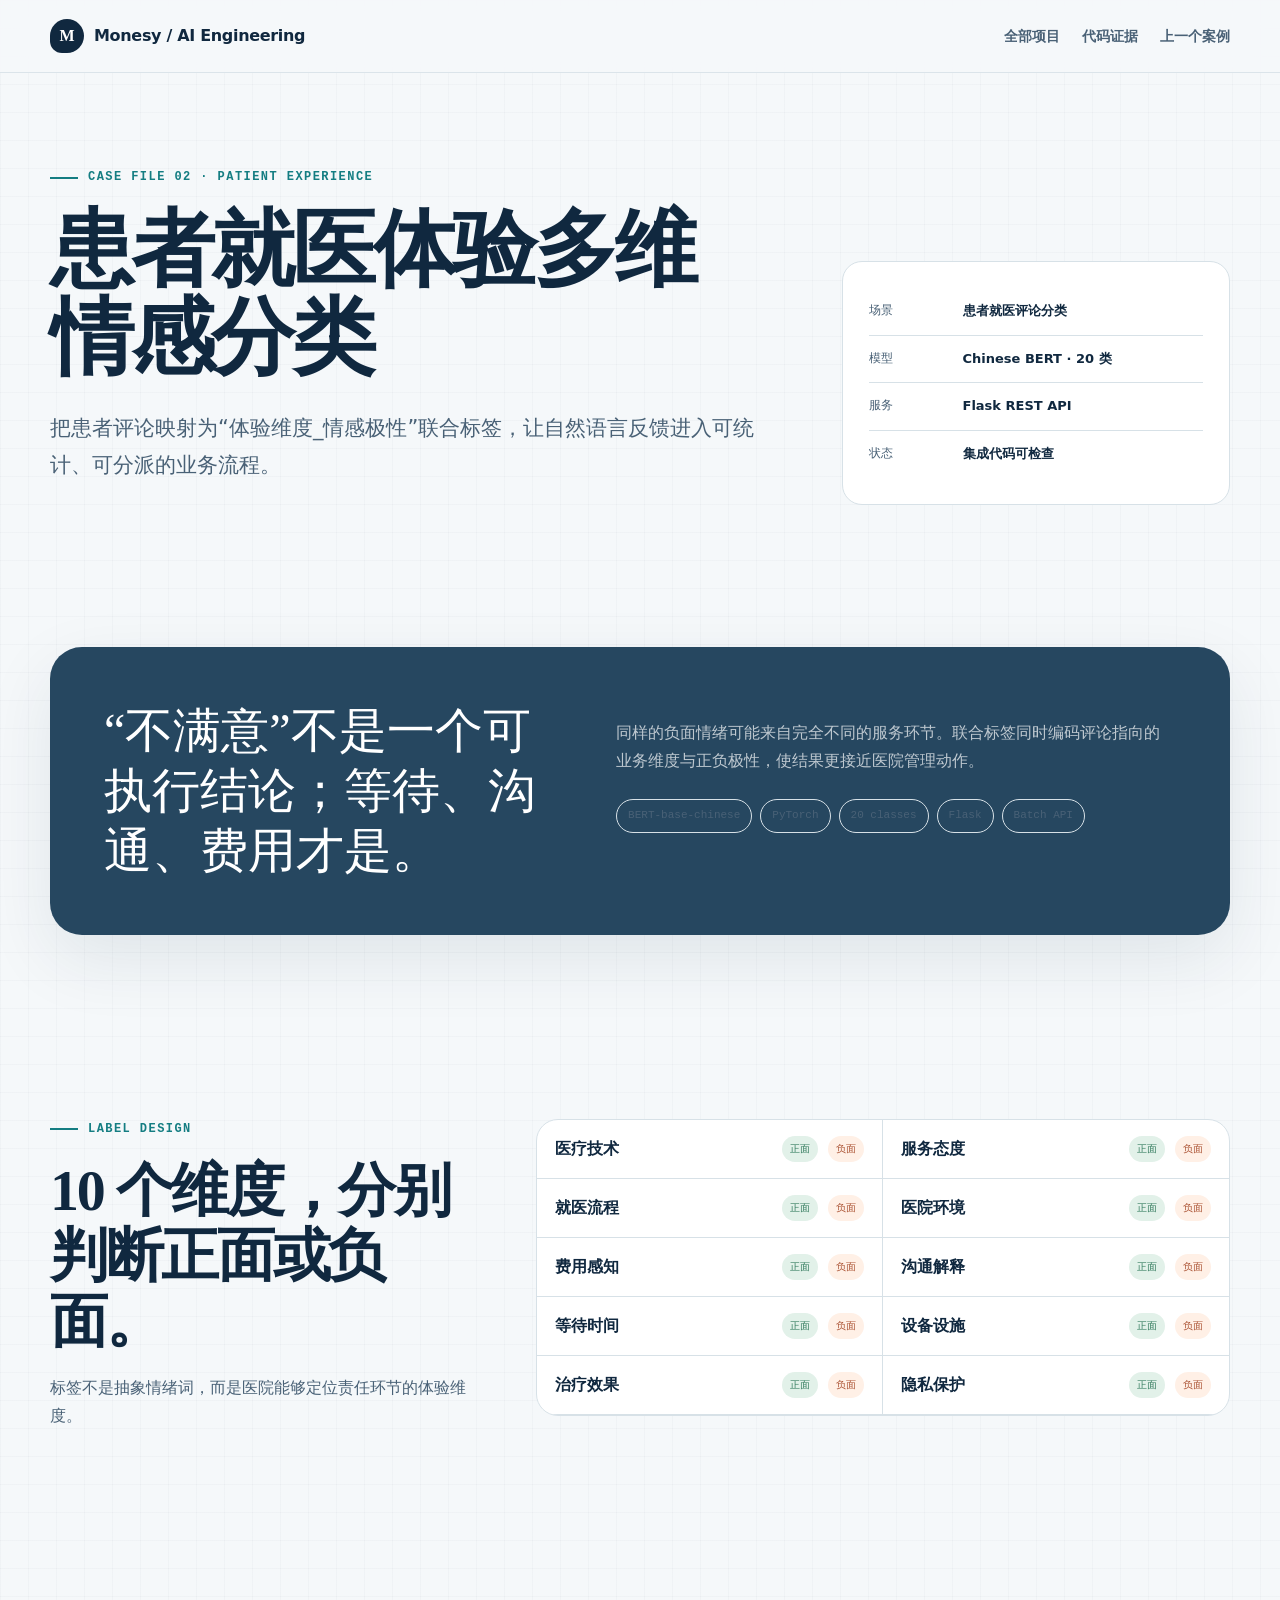
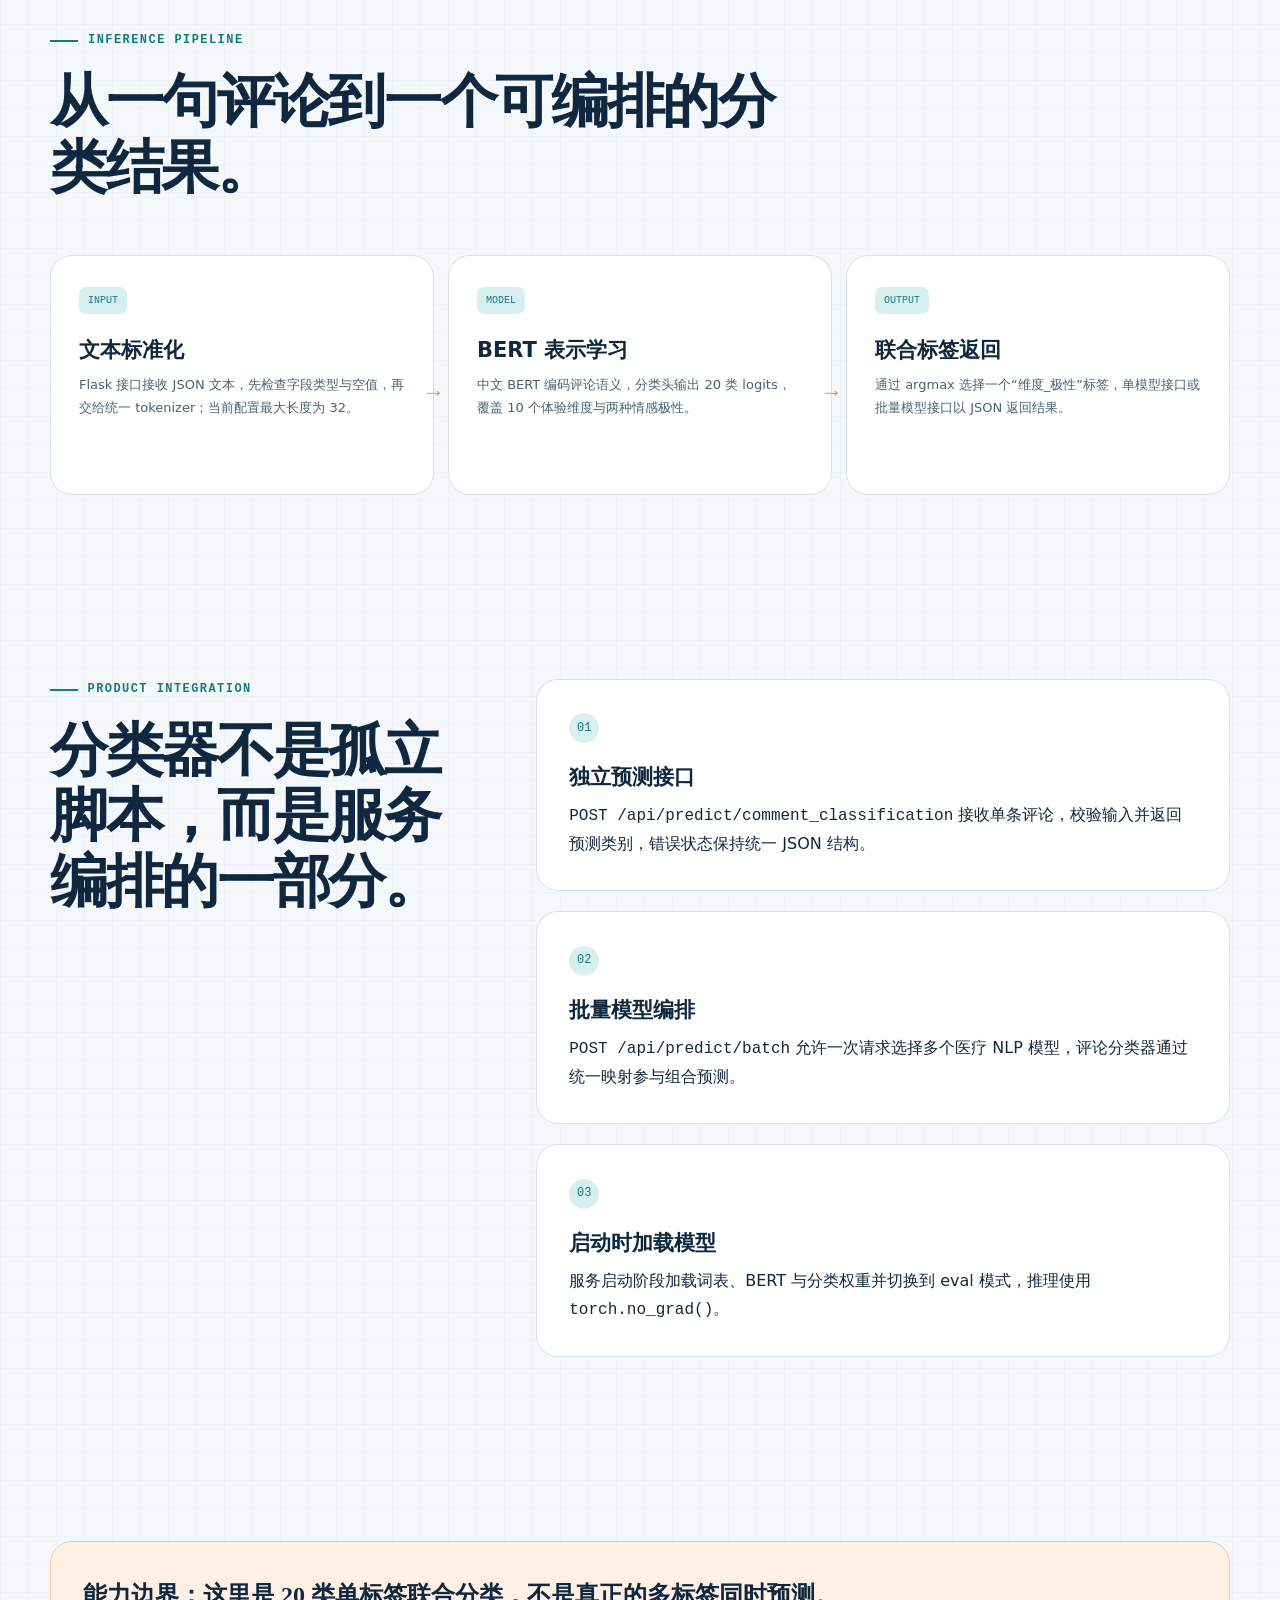
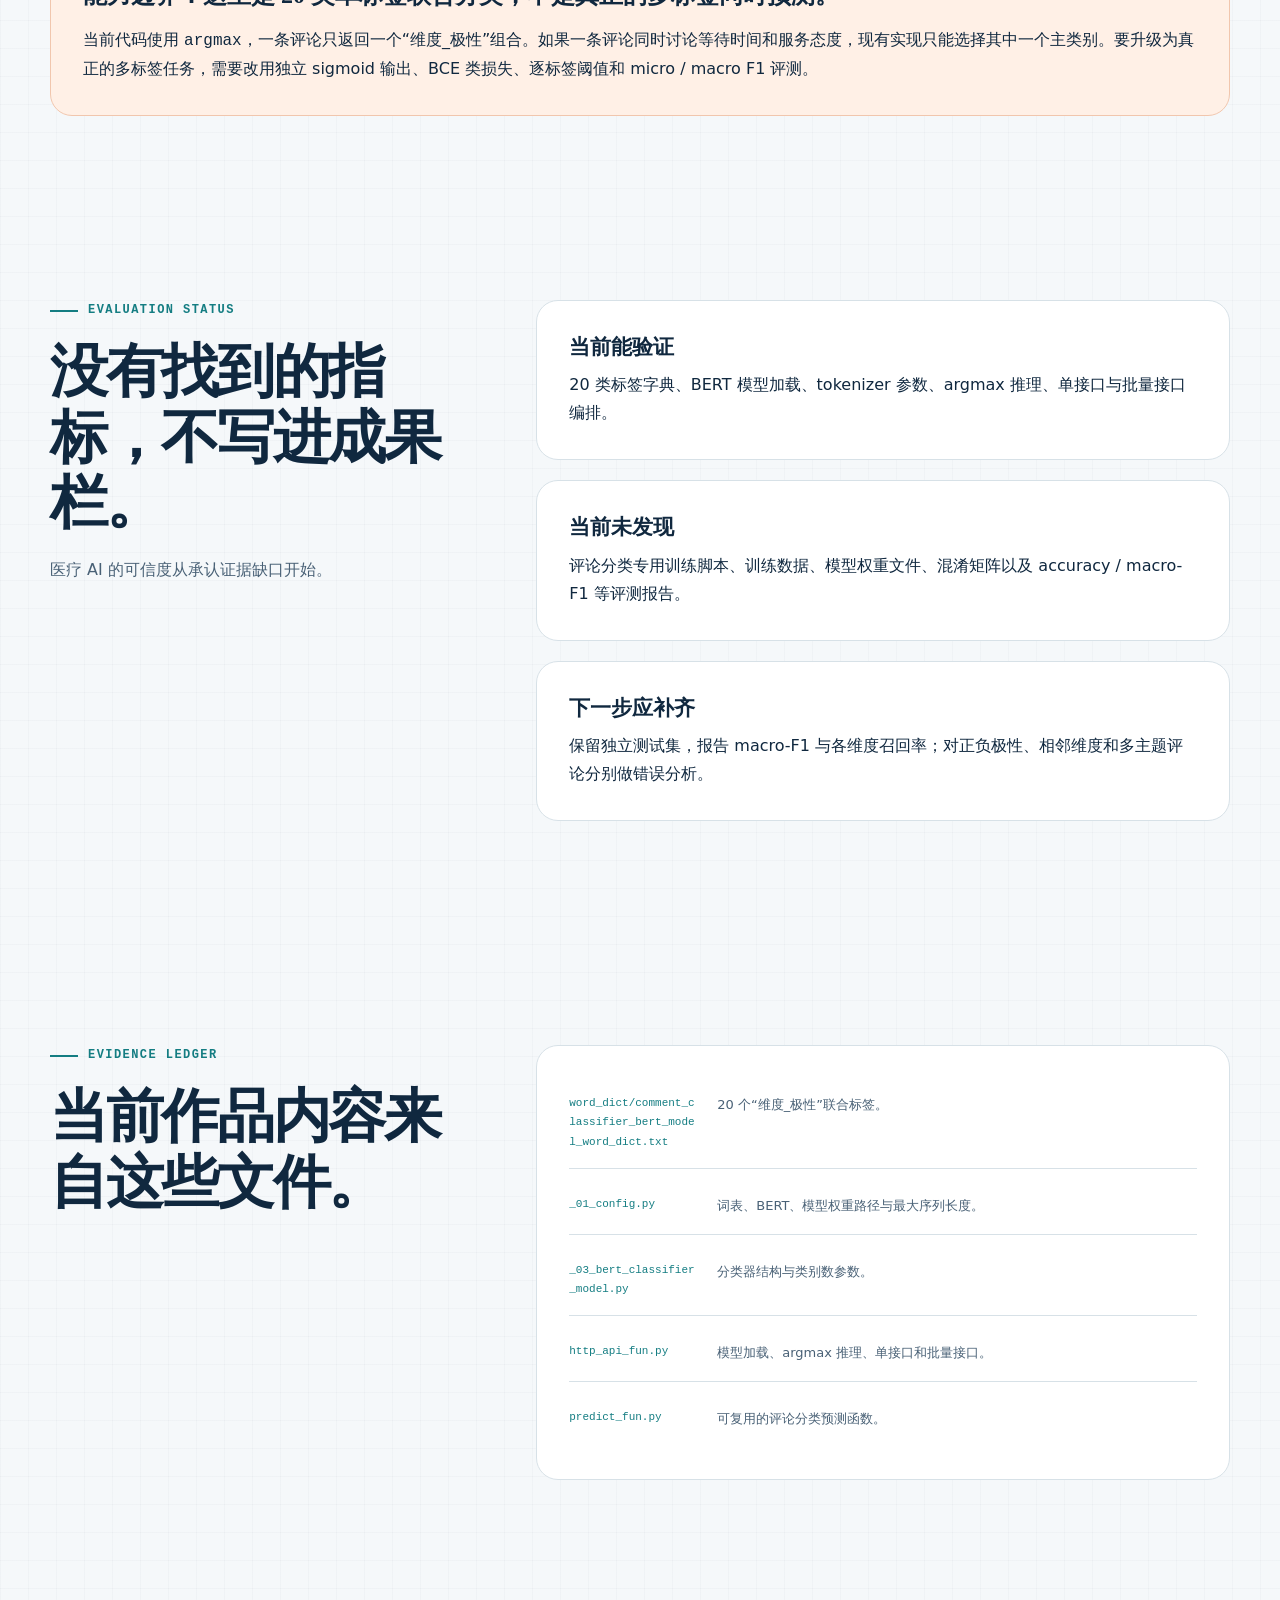
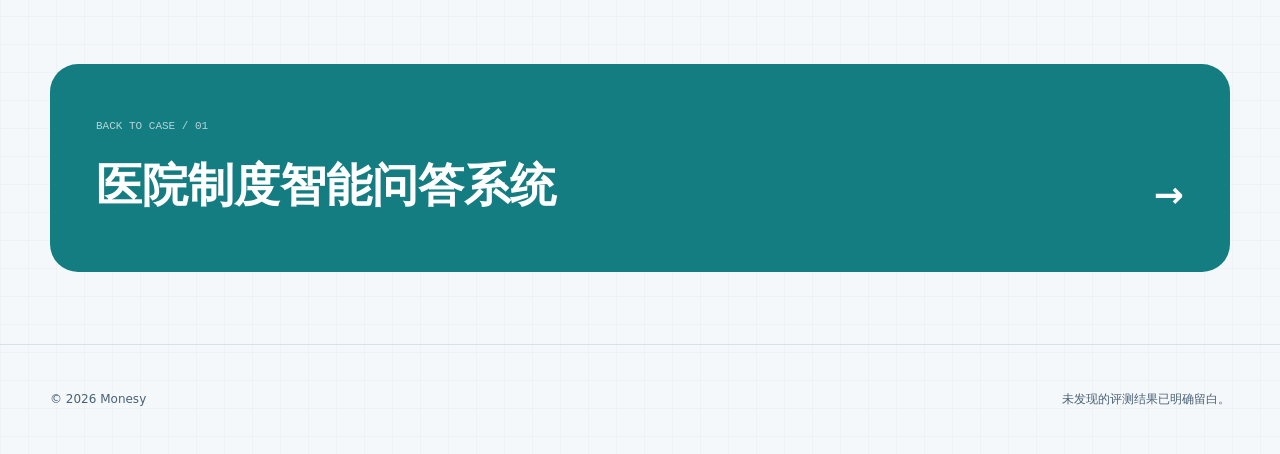
==== projects/patient-sentiment.html @ fd3cde05 "feat: add healthcare AI portfolio cases" ====
<!doctype html>
<html lang="zh-CN">
<head>
  <meta charset="utf-8">
  <meta name="viewport" content="width=device-width, initial-scale=1">
  <meta name="description" content="患者就医体验多维情感分类案例：10 个体验维度与正负情感构成 20 个联合类别。">
  <meta name="theme-color" content="#264760">
  <title>患者就医体验多维情感分类 · Monesy</title>
  <link rel="stylesheet" href="../styles.css">
  <script src="../script.js" defer></script>
</head>
<body>
  <a class="skip-link" href="#main">跳到主要内容</a>
  <header class="site-header">
    <nav class="nav" aria-label="主导航">
      <a class="brand" href="../index.html"><span class="brand-mark" aria-hidden="true">M</span><span>Monesy / AI Engineering</span></a>
      <div class="nav-links"><a href="../index.html#work">全部项目</a><a href="#evidence">代码证据</a><a href="policy-rag.html">上一个案例</a></div>
    </nav>
  </header>

  <main id="main">
    <section class="case-hero">
      <div class="container case-hero-grid">
        <div data-reveal>
          <p class="eyebrow">Case file 02 · Patient experience</p>
          <h1>患者就医体验多维情感分类</h1>
          <p class="lead">把患者评论映射为“体验维度_情感极性”联合标签，让自然语言反馈进入可统计、可分派的业务流程。</p>
        </div>
        <aside class="case-meta" data-reveal>
          <dl>
            <div><dt>场景</dt><dd>患者就医评论分类</dd></div>
            <div><dt>模型</dt><dd>Chinese BERT · 20 类</dd></div>
            <div><dt>服务</dt><dd>Flask REST API</dd></div>
            <div><dt>状态</dt><dd>集成代码可检查</dd></div>
          </dl>
        </aside>
      </div>
    </section>

    <section class="section-tight">
      <div class="container case-banner" data-reveal style="background:#264760">
        <div class="case-banner-grid">
          <blockquote>“不满意”不是一个可执行结论；等待、沟通、费用才是。</blockquote>
          <div>
            <p>同样的负面情绪可能来自完全不同的服务环节。联合标签同时编码评论指向的业务维度与正负极性，使结果更接近医院管理动作。</p>
            <ul class="tag-list"><li>BERT-base-chinese</li><li>PyTorch</li><li>20 classes</li><li>Flask</li><li>Batch API</li></ul>
          </div>
        </div>
      </div>
    </section>

    <section class="section">
      <div class="container content-grid">
        <div class="sticky-title" data-reveal>
          <p class="eyebrow">Label design</p>
          <h2>10 个维度，分别判断正面或负面。</h2>
          <p class="text-muted">标签不是抽象情绪词，而是医院能够定位责任环节的体验维度。</p>
        </div>
        <div class="label-matrix" data-reveal aria-label="20 个联合分类标签">
          <div class="label-row"><span>医疗技术</span><span class="polarity positive">正面</span><span class="polarity negative">负面</span></div>
          <div class="label-row"><span>服务态度</span><span class="polarity positive">正面</span><span class="polarity negative">负面</span></div>
          <div class="label-row"><span>就医流程</span><span class="polarity positive">正面</span><span class="polarity negative">负面</span></div>
          <div class="label-row"><span>医院环境</span><span class="polarity positive">正面</span><span class="polarity negative">负面</span></div>
          <div class="label-row"><span>费用感知</span><span class="polarity positive">正面</span><span class="polarity negative">负面</span></div>
          <div class="label-row"><span>沟通解释</span><span class="polarity positive">正面</span><span class="polarity negative">负面</span></div>
          <div class="label-row"><span>等待时间</span><span class="polarity positive">正面</span><span class="polarity negative">负面</span></div>
          <div class="label-row"><span>设备设施</span><span class="polarity positive">正面</span><span class="polarity negative">负面</span></div>
          <div class="label-row"><span>治疗效果</span><span class="polarity positive">正面</span><span class="polarity negative">负面</span></div>
          <div class="label-row"><span>隐私保护</span><span class="polarity positive">正面</span><span class="polarity negative">负面</span></div>
        </div>
      </div>
    </section>

    <section class="section-tight">
      <div class="container">
        <div class="section-heading" data-reveal><p class="eyebrow">Inference pipeline</p><h2>从一句评论到一个可编排的分类结果。</h2></div>
        <div class="architecture">
          <article data-reveal><span class="chip">INPUT</span><h3>文本标准化</h3><p>Flask 接口接收 JSON 文本，先检查字段类型与空值，再交给统一 tokenizer；当前配置最大长度为 32。</p></article>
          <article data-reveal><span class="chip">MODEL</span><h3>BERT 表示学习</h3><p>中文 BERT 编码评论语义，分类头输出 20 类 logits，覆盖 10 个体验维度与两种情感极性。</p></article>
          <article data-reveal><span class="chip">OUTPUT</span><h3>联合标签返回</h3><p>通过 argmax 选择一个“维度_极性”标签，单模型接口或批量模型接口以 JSON 返回结果。</p></article>
        </div>
      </div>
    </section>

    <section class="section">
      <div class="container content-grid">
        <div class="sticky-title" data-reveal>
          <p class="eyebrow">Product integration</p>
          <h2>分类器不是孤立脚本，而是服务编排的一部分。</h2>
        </div>
        <div class="content-stack">
          <article class="content-card" data-reveal><span class="number">01</span><h3>独立预测接口</h3><p><span class="mono">POST /api/predict/comment_classification</span> 接收单条评论，校验输入并返回预测类别，错误状态保持统一 JSON 结构。</p></article>
          <article class="content-card" data-reveal><span class="number">02</span><h3>批量模型编排</h3><p><span class="mono">POST /api/predict/batch</span> 允许一次请求选择多个医疗 NLP 模型，评论分类器通过统一映射参与组合预测。</p></article>
          <article class="content-card" data-reveal><span class="number">03</span><h3>启动时加载模型</h3><p>服务启动阶段加载词表、BERT 与分类权重并切换到 eval 模式，推理使用 <span class="mono">torch.no_grad()</span>。</p></article>
        </div>
      </div>
    </section>

    <section class="section-tight">
      <div class="container boundary" data-reveal>
        <strong>能力边界：这里是 20 类单标签联合分类，不是真正的多标签同时预测。</strong>
        <p>当前代码使用 <span class="mono">argmax</span>，一条评论只返回一个“维度_极性”组合。如果一条评论同时讨论等待时间和服务态度，现有实现只能选择其中一个主类别。要升级为真正的多标签任务，需要改用独立 sigmoid 输出、BCE 类损失、逐标签阈值和 micro / macro F1 评测。</p>
      </div>
    </section>

    <section class="section">
      <div class="container content-grid">
        <div class="sticky-title" data-reveal>
          <p class="eyebrow">Evaluation status</p>
          <h2>没有找到的指标，不写进成果栏。</h2>
          <p class="text-muted">医疗 AI 的可信度从承认证据缺口开始。</p>
        </div>
        <div class="content-stack">
          <article class="content-card" data-reveal><h3>当前能验证</h3><p>20 类标签字典、BERT 模型加载、tokenizer 参数、argmax 推理、单接口与批量接口编排。</p></article>
          <article class="content-card" data-reveal><h3>当前未发现</h3><p>评论分类专用训练脚本、训练数据、模型权重文件、混淆矩阵以及 accuracy / macro-F1 等评测报告。</p></article>
          <article class="content-card" data-reveal><h3>下一步应补齐</h3><p>保留独立测试集，报告 macro-F1 与各维度召回率；对正负极性、相邻维度和多主题评论分别做错误分析。</p></article>
        </div>
      </div>
    </section>

    <section class="section" id="evidence">
      <div class="container content-grid">
        <div class="sticky-title" data-reveal><p class="eyebrow">Evidence ledger</p><h2>当前作品内容来自这些文件。</h2></div>
        <div class="content-card code-evidence" data-reveal>
          <div class="evidence-row"><code>word_dict/comment_classifier_bert_model_word_dict.txt</code><span>20 个“维度_极性”联合标签。</span></div>
          <div class="evidence-row"><code>_01_config.py</code><span>词表、BERT、模型权重路径与最大序列长度。</span></div>
          <div class="evidence-row"><code>_03_bert_classifier_model.py</code><span>分类器结构与类别数参数。</span></div>
          <div class="evidence-row"><code>http_api_fun.py</code><span>模型加载、argmax 推理、单接口和批量接口。</span></div>
          <div class="evidence-row"><code>predict_fun.py</code><span>可复用的评论分类预测函数。</span></div>
        </div>
      </div>
    </section>

    <section class="section-tight">
      <div class="container next-case" data-reveal style="background:var(--teal)">
        <a href="policy-rag.html"><div><span>BACK TO CASE / 01</span><strong>医院制度智能问答系统</strong></div><b aria-hidden="true">→</b></a>
      </div>
    </section>
  </main>

  <footer class="site-footer"><div class="container footer-inner"><span>© <span data-year></span> Monesy</span><span>未发现的评测结果已明确留白。</span></div></footer>
</body>
</html>
---- styles.css ----
:root {
  --ink: #10283f;
  --ink-soft: #496176;
  --paper: #f5f8fa;
  --white: #ffffff;
  --line: #d7e1e7;
  --teal: #147d82;
  --teal-soft: #d8eff0;
  --blue: #4d68d9;
  --blue-soft: #e5e9fb;
  --signal: #ee8a4c;
  --signal-soft: #fff0e6;
  --success: #317a5c;
  --shadow: 0 24px 70px rgba(16, 40, 63, 0.09);
  --radius: 24px;
  --max: 1180px;
  --display: "Songti SC", "STSong", "Noto Serif SC", ui-serif, serif;
  --body: "Microsoft YaHei", "PingFang SC", "Noto Sans CJK SC", system-ui, sans-serif;
  --mono: "SFMono-Regular", Consolas, "Liberation Mono", monospace;
}

* { box-sizing: border-box; }
html { scroll-behavior: smooth; }
body {
  margin: 0;
  color: var(--ink);
  background:
    linear-gradient(rgba(16, 40, 63, 0.024) 1px, transparent 1px),
    linear-gradient(90deg, rgba(16, 40, 63, 0.024) 1px, transparent 1px),
    var(--paper);
  background-size: 28px 28px;
  font-family: var(--body);
  line-height: 1.75;
  text-rendering: optimizeLegibility;
}

a { color: inherit; }
img, svg { display: block; max-width: 100%; }
button { font: inherit; }

.skip-link {
  position: fixed;
  z-index: 100;
  top: 12px;
  left: 12px;
  padding: 10px 14px;
  color: var(--white);
  background: var(--ink);
  border-radius: 8px;
  transform: translateY(-160%);
}
.skip-link:focus { transform: translateY(0); }

.site-header {
  position: sticky;
  z-index: 30;
  top: 0;
  border-bottom: 1px solid rgba(215, 225, 231, 0.84);
  background: rgba(245, 248, 250, 0.9);
  backdrop-filter: blur(18px);
}

.nav {
  width: min(calc(100% - 40px), var(--max));
  min-height: 72px;
  margin: auto;
  display: flex;
  align-items: center;
  justify-content: space-between;
  gap: 24px;
}

.brand {
  display: inline-flex;
  align-items: center;
  gap: 10px;
  text-decoration: none;
  font-weight: 760;
  letter-spacing: -0.02em;
}

.brand-mark {
  width: 34px;
  height: 34px;
  display: grid;
  place-items: center;
  color: var(--white);
  background: var(--ink);
  border-radius: 50% 50% 50% 12px;
  font-family: var(--display);
}

.nav-links { display: flex; align-items: center; gap: 22px; }
.nav-links a {
  color: var(--ink-soft);
  text-decoration: none;
  font-size: 14px;
  font-weight: 650;
}
.nav-links a:hover, .nav-links a:focus-visible { color: var(--teal); }

.container { width: min(calc(100% - 40px), var(--max)); margin-inline: auto; }
.section { padding: 112px 0; }
.section-tight { padding: 72px 0; }
.eyebrow {
  display: flex;
  align-items: center;
  gap: 10px;
  margin: 0 0 18px;
  color: var(--teal);
  font-family: var(--mono);
  font-size: 12px;
  font-weight: 760;
  letter-spacing: 0.12em;
  text-transform: uppercase;
}
.eyebrow::before { content: ""; width: 28px; height: 2px; background: currentColor; }

h1, h2, h3, p { margin-top: 0; }
h1, h2, .display { font-family: var(--display); font-weight: 700; letter-spacing: -0.04em; }
h1 { max-width: 900px; margin-bottom: 28px; font-size: clamp(44px, 7.3vw, 92px); line-height: 1.05; }
h2 { margin-bottom: 20px; font-size: clamp(34px, 4.6vw, 58px); line-height: 1.13; }
h3 { margin-bottom: 10px; font-size: 21px; line-height: 1.35; }
.lead { max-width: 720px; color: var(--ink-soft); font-size: clamp(17px, 2vw, 21px); }
.text-muted { color: var(--ink-soft); }
.small { font-size: 13px; }
.mono { font-family: var(--mono); }

.hero { min-height: calc(100vh - 72px); padding: 108px 0 72px; display: grid; align-items: center; }
.hero-grid { display: grid; grid-template-columns: minmax(0, 1.55fr) minmax(280px, 0.65fr); gap: 70px; align-items: end; }
.hero .accent { color: var(--teal); }
.hero-aside { padding: 26px 0 8px 28px; border-left: 1px solid var(--line); }
.hero-aside strong { display: block; margin-bottom: 8px; font-family: var(--display); font-size: 27px; }
.hero-aside p { color: var(--ink-soft); font-size: 14px; }
.hero-actions { display: flex; flex-wrap: wrap; gap: 12px; margin-top: 38px; }

.button {
  min-height: 48px;
  display: inline-flex;
  align-items: center;
  justify-content: center;
  gap: 10px;
  padding: 11px 20px;
  border: 1px solid var(--ink);
  border-radius: 999px;
  background: var(--ink);
  color: var(--white);
  text-decoration: none;
  font-size: 14px;
  font-weight: 720;
  transition: transform 180ms ease, background 180ms ease, color 180ms ease;
}
.button:hover { transform: translateY(-2px); }
.button.secondary { color: var(--ink); background: transparent; }
.button.secondary:hover { background: var(--white); }
.button.light { color: var(--ink); background: var(--white); border-color: var(--white); }

.proof-strip {
  display: grid;
  grid-template-columns: repeat(3, 1fr);
  border: 1px solid var(--line);
  border-radius: var(--radius);
  background: rgba(255, 255, 255, 0.75);
  box-shadow: var(--shadow);
  overflow: hidden;
}
.proof-item { min-height: 156px; padding: 26px; border-right: 1px solid var(--line); }
.proof-item:last-child { border-right: 0; }
.proof-item span { color: var(--teal); font-family: var(--mono); font-size: 12px; }
.proof-item strong { display: block; margin: 8px 0 4px; font-family: var(--display); font-size: 24px; }
.proof-item p { margin: 0; color: var(--ink-soft); font-size: 13px; }

.section-heading { max-width: 760px; margin-bottom: 54px; }
.work-list { display: grid; gap: 28px; }
.work-card {
  position: relative;
  display: grid;
  grid-template-columns: 0.78fr 1.22fr;
  min-height: 520px;
  border: 1px solid var(--line);
  border-radius: 32px;
  background: var(--white);
  box-shadow: var(--shadow);
  overflow: hidden;
}
.work-card:nth-child(even) { grid-template-columns: 1.22fr 0.78fr; }
.work-card:nth-child(even) .work-visual { order: 2; }
.work-visual {
  min-height: 380px;
  padding: 34px;
  background: var(--ink);
  color: var(--white);
  display: flex;
  flex-direction: column;
  justify-content: space-between;
  overflow: hidden;
}
.work-card:nth-child(even) .work-visual { background: #264760; }
.work-index { color: rgba(255,255,255,.56); font-family: var(--mono); font-size: 12px; letter-spacing: .1em; }
.work-visual .display { max-width: 420px; font-size: clamp(34px, 4.3vw, 58px); line-height: 1.08; }
.work-body { padding: clamp(34px, 6vw, 72px); align-self: center; }
.work-body h3 { font-family: var(--display); font-size: clamp(29px, 3vw, 43px); }
.work-body > p { max-width: 590px; color: var(--ink-soft); }
.tag-list { display: flex; flex-wrap: wrap; gap: 8px; margin: 24px 0 30px; padding: 0; list-style: none; }
.tag-list li { padding: 6px 11px; border: 1px solid var(--line); border-radius: 999px; color: var(--ink-soft); font-family: var(--mono); font-size: 11px; }

.route-mini { display: grid; gap: 9px; }
.route-mini span { position: relative; display: block; padding: 10px 12px 10px 28px; border: 1px solid rgba(255,255,255,.16); border-radius: 10px; font-size: 12px; }
.route-mini span::before { content: ""; position: absolute; left: 11px; top: 50%; width: 6px; height: 6px; border-radius: 50%; background: var(--signal); transform: translateY(-50%); }
.label-cloud { display: flex; flex-wrap: wrap; gap: 8px; align-content: flex-end; }
.label-cloud span { padding: 7px 10px; border: 1px solid rgba(255,255,255,.23); border-radius: 8px; font-size: 11px; }
.label-cloud .negative { color: #ffd4c0; border-color: rgba(238,138,76,.6); }

.ethics-block { display: grid; grid-template-columns: .9fr 1.1fr; border-radius: 32px; overflow: hidden; background: var(--teal); color: var(--white); }
.ethics-intro { padding: clamp(38px, 6vw, 70px); }
.ethics-intro h2 { max-width: 470px; }
.ethics-list { margin: 0; padding: 0; list-style: none; display: grid; grid-template-columns: repeat(2, 1fr); background: rgba(255,255,255,.08); }
.ethics-list li { padding: 34px; border-left: 1px solid rgba(255,255,255,.16); border-bottom: 1px solid rgba(255,255,255,.16); }
.ethics-list strong { display: block; margin-bottom: 8px; font-family: var(--display); font-size: 21px; }
.ethics-list p { margin: 0; color: rgba(255,255,255,.74); font-size: 13px; }

.case-hero { padding: 94px 0 70px; }
.case-hero-grid { display: grid; grid-template-columns: minmax(0, 1.3fr) minmax(280px, .7fr); gap: 70px; align-items: end; }
.case-hero h1 { font-size: clamp(46px, 6.7vw, 84px); }
.case-meta { padding: 26px; border: 1px solid var(--line); border-radius: 20px; background: var(--white); }
.case-meta dl { margin: 0; }
.case-meta div { display: grid; grid-template-columns: 82px 1fr; gap: 12px; padding: 12px 0; border-bottom: 1px solid var(--line); }
.case-meta div:last-child { border-bottom: 0; }
.case-meta dt { color: var(--ink-soft); font-size: 12px; }
.case-meta dd { margin: 0; font-size: 13px; font-weight: 650; }

.case-banner { padding: 54px; border-radius: 32px; background: var(--ink); color: var(--white); box-shadow: var(--shadow); }
.case-banner-grid { display: grid; grid-template-columns: .9fr 1.1fr; gap: 54px; align-items: center; }
.case-banner blockquote { margin: 0; font-family: var(--display); font-size: clamp(28px, 4vw, 48px); line-height: 1.25; }
.case-banner p { color: rgba(255,255,255,.7); }

.content-grid { display: grid; grid-template-columns: minmax(0, .75fr) minmax(0, 1.25fr); gap: 70px; align-items: start; }
.sticky-title { position: sticky; top: 112px; }
.content-stack { display: grid; gap: 20px; }
.content-card { padding: 32px; border: 1px solid var(--line); border-radius: 22px; background: var(--white); }
.content-card p:last-child { margin-bottom: 0; }
.content-card .number { display: inline-grid; width: 30px; height: 30px; place-items: center; margin-bottom: 20px; border-radius: 50%; background: var(--teal-soft); color: var(--teal); font-family: var(--mono); font-size: 12px; }

.route-demo { padding: 34px; border: 1px solid var(--line); border-radius: 28px; background: var(--white); box-shadow: var(--shadow); }
.route-controls { display: flex; flex-wrap: wrap; gap: 8px; margin-bottom: 28px; }
.route-controls button { padding: 9px 14px; border: 1px solid var(--line); border-radius: 999px; color: var(--ink-soft); background: var(--paper); cursor: pointer; }
.route-controls button[aria-pressed="true"] { color: var(--white); border-color: var(--teal); background: var(--teal); }
.route-track { display: grid; grid-template-columns: repeat(5, 1fr); gap: 10px; }
.route-stage { min-height: 110px; padding: 16px; border: 1px solid var(--line); border-radius: 15px; color: var(--ink-soft); background: var(--paper); opacity: .4; transition: opacity 180ms ease, transform 180ms ease, border-color 180ms ease; }
.route-stage.is-active { opacity: 1; transform: translateY(-4px); border-color: var(--teal); }
.route-stage span { display: block; margin-bottom: 8px; color: var(--teal); font-family: var(--mono); font-size: 10px; }
.route-stage strong { font-size: 13px; }
.route-result { min-height: 52px; margin: 24px 0 0; padding: 15px 17px; border-left: 3px solid var(--signal); background: var(--signal-soft); font-size: 13px; }

.metric-grid { display: grid; grid-template-columns: repeat(3, 1fr); gap: 14px; }
.metric-card { padding: 28px; border: 1px solid var(--line); border-radius: 20px; background: var(--white); }
.metric-card strong { display: block; color: var(--teal); font-family: var(--display); font-size: clamp(34px, 4vw, 52px); line-height: 1.1; }
.metric-card span { color: var(--ink-soft); font-size: 12px; }
.metric-note { margin-top: 16px; color: var(--ink-soft); font-size: 12px; }

.architecture { display: grid; grid-template-columns: repeat(3, 1fr); gap: 14px; }
.architecture article { position: relative; min-height: 240px; padding: 28px; border-radius: 22px; background: var(--white); border: 1px solid var(--line); }
.architecture article::after { content: "→"; position: absolute; top: 50%; right: -20px; z-index: 2; width: 26px; color: var(--signal); font-family: var(--mono); font-size: 22px; }
.architecture article:last-child::after { display: none; }
.architecture .chip { display: inline-block; margin-bottom: 22px; padding: 5px 9px; border-radius: 7px; color: var(--teal); background: var(--teal-soft); font-family: var(--mono); font-size: 10px; }
.architecture p { color: var(--ink-soft); font-size: 13px; }

.label-matrix { display: grid; grid-template-columns: repeat(2, minmax(0,1fr)); border: 1px solid var(--line); border-radius: 22px; overflow: hidden; background: var(--white); }
.label-row { display: grid; grid-template-columns: 1fr auto auto; align-items: center; gap: 10px; padding: 15px 18px; border-right: 1px solid var(--line); border-bottom: 1px solid var(--line); }
.label-row:nth-child(even) { border-right: 0; }
.label-row span:first-child { font-weight: 680; }
.polarity { padding: 4px 8px; border-radius: 999px; font-size: 10px; }
.polarity.positive { color: var(--success); background: #e2f1e9; }
.polarity.negative { color: #a94f2f; background: var(--signal-soft); }

.boundary { padding: 32px; border: 1px solid #f1c6ad; border-radius: 22px; background: var(--signal-soft); }
.boundary strong { display: block; margin-bottom: 10px; font-family: var(--display); font-size: 24px; }
.boundary p:last-child { margin-bottom: 0; }

.code-evidence { display: grid; gap: 10px; }
.evidence-row { display: grid; grid-template-columns: 130px 1fr; gap: 18px; padding: 16px 0; border-bottom: 1px solid var(--line); }
.evidence-row:last-child { border-bottom: 0; }
.evidence-row code { color: var(--teal); font-family: var(--mono); font-size: 11px; word-break: break-word; }
.evidence-row span { color: var(--ink-soft); font-size: 13px; }

.next-case { padding: 46px; border-radius: 28px; color: var(--white); background: var(--blue); }
.next-case a { display: flex; align-items: end; justify-content: space-between; gap: 30px; text-decoration: none; }
.next-case span { color: rgba(255,255,255,.68); font-family: var(--mono); font-size: 11px; }
.next-case strong { display: block; margin-top: 8px; font-family: var(--display); font-size: clamp(28px, 4vw, 46px); }
.next-case b { font-size: 36px; }

.site-footer { padding: 44px 0; border-top: 1px solid var(--line); }
.footer-inner { display: flex; justify-content: space-between; gap: 24px; color: var(--ink-soft); font-size: 12px; }

[data-reveal] { opacity: 0; transform: translateY(18px); transition: opacity 560ms ease, transform 560ms ease; }
[data-reveal].is-visible { opacity: 1; transform: translateY(0); }

:focus-visible { outline: 3px solid rgba(77, 104, 217, .38); outline-offset: 4px; }

@media (max-width: 900px) {
  .hero-grid, .case-hero-grid, .content-grid, .case-banner-grid, .ethics-block { grid-template-columns: 1fr; gap: 38px; }
  .hero { min-height: auto; }
  .hero-aside { border-left: 0; border-top: 1px solid var(--line); padding: 24px 0 0; }
  .work-card, .work-card:nth-child(even) { grid-template-columns: 1fr; }
  .work-card:nth-child(even) .work-visual { order: 0; }
  .proof-strip, .metric-grid, .architecture { grid-template-columns: 1fr; }
  .proof-item { border-right: 0; border-bottom: 1px solid var(--line); }
  .proof-item:last-child { border-bottom: 0; }
  .ethics-list { min-height: 0; }
  .sticky-title { position: static; }
  .route-track { grid-template-columns: 1fr; }
  .route-stage { min-height: 0; }
  .architecture article::after { content: "↓"; top: auto; bottom: -25px; right: 50%; }
}

@media (max-width: 620px) {
  .nav { width: min(calc(100% - 28px), var(--max)); }
  .nav-links { display: none; }
  .brand { font-size: 14px; }
  .container { width: min(calc(100% - 28px), var(--max)); }
  .section { padding: 82px 0; }
  .section-tight { padding: 52px 0; }
  .hero { padding-top: 74px; }
  h1 { font-size: 43px; }
  .work-visual, .work-body, .case-banner, .next-case { padding: 28px; }
  .work-card { border-radius: 24px; }
  .ethics-list { grid-template-columns: 1fr; }
  .ethics-list li { border-left: 0; }
  .label-matrix { grid-template-columns: 1fr; }
  .label-row, .label-row:nth-child(even) { border-right: 0; }
  .evidence-row { grid-template-columns: 1fr; gap: 4px; }
  .next-case a, .footer-inner { align-items: flex-start; flex-direction: column; }
}

@media (prefers-reduced-motion: reduce) {
  html { scroll-behavior: auto; }
  *, *::before, *::after { animation-duration: .01ms !important; animation-iteration-count: 1 !important; transition-duration: .01ms !important; }
}
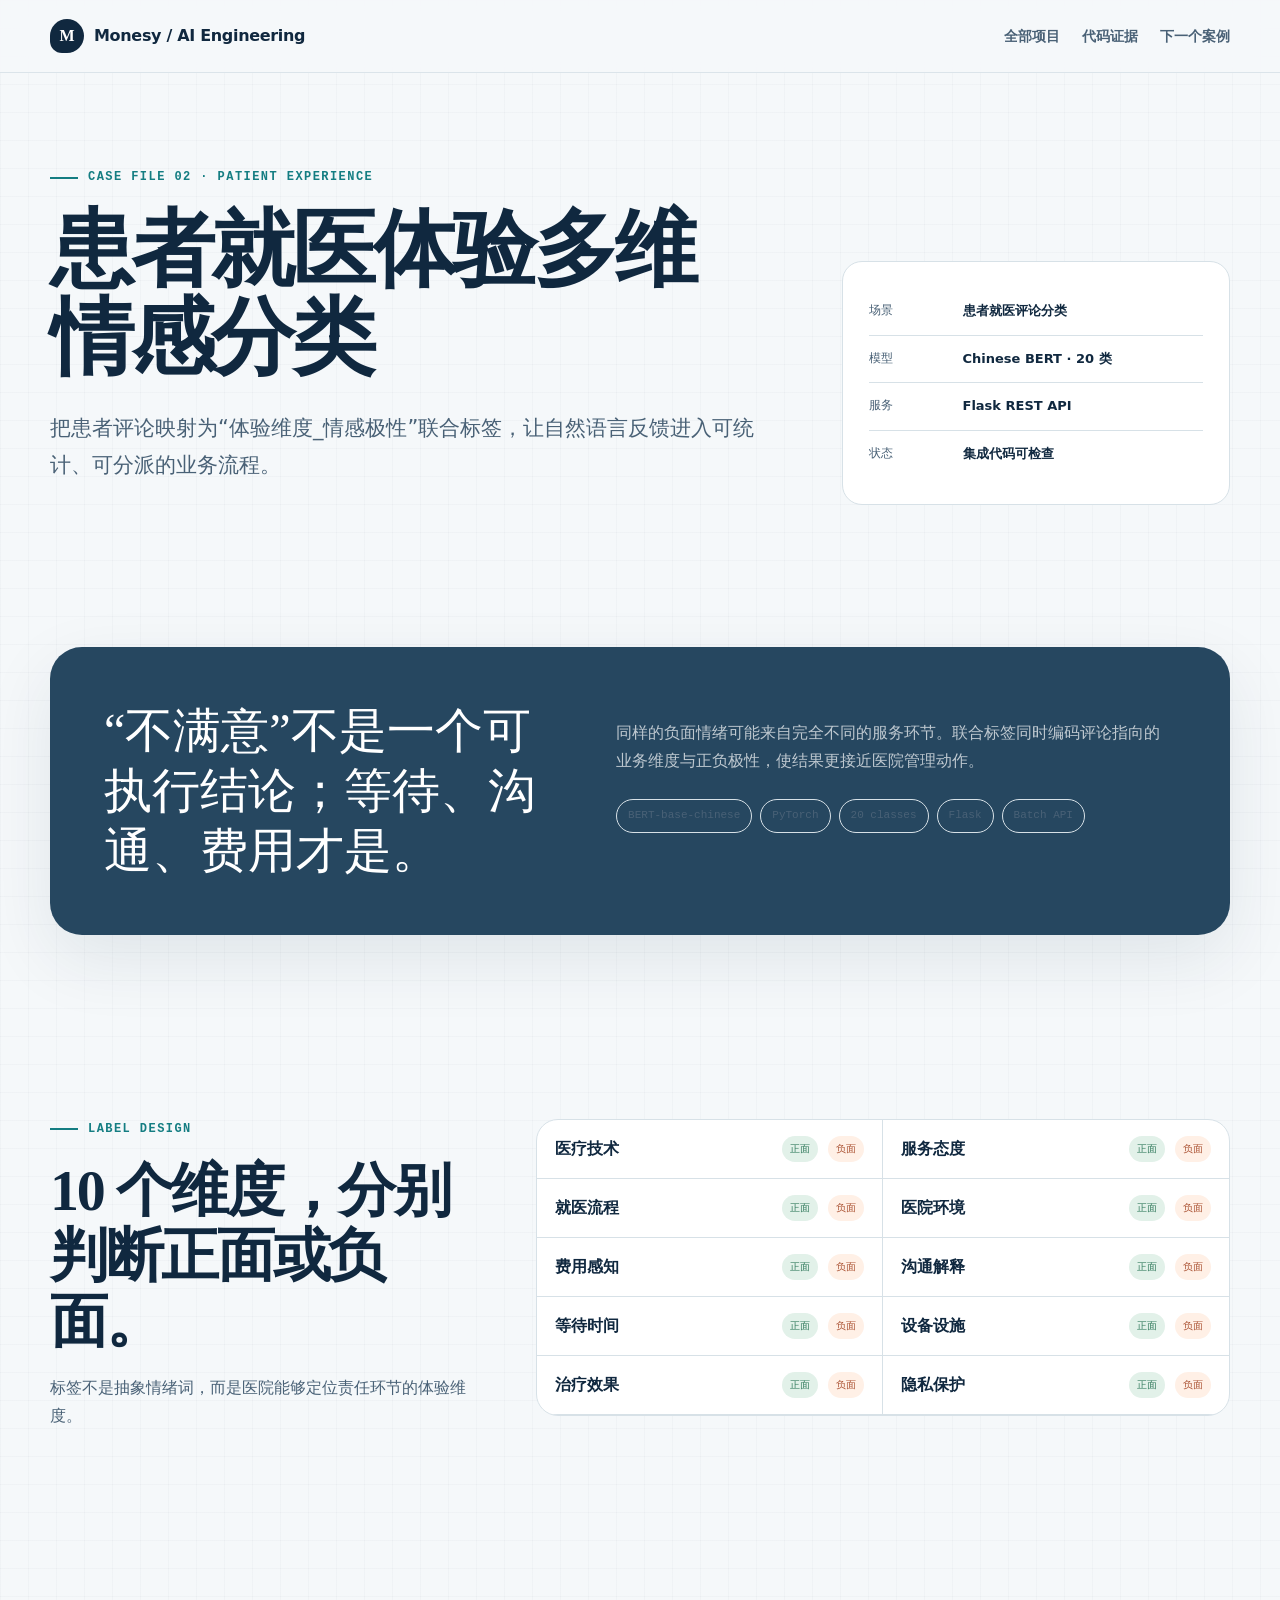
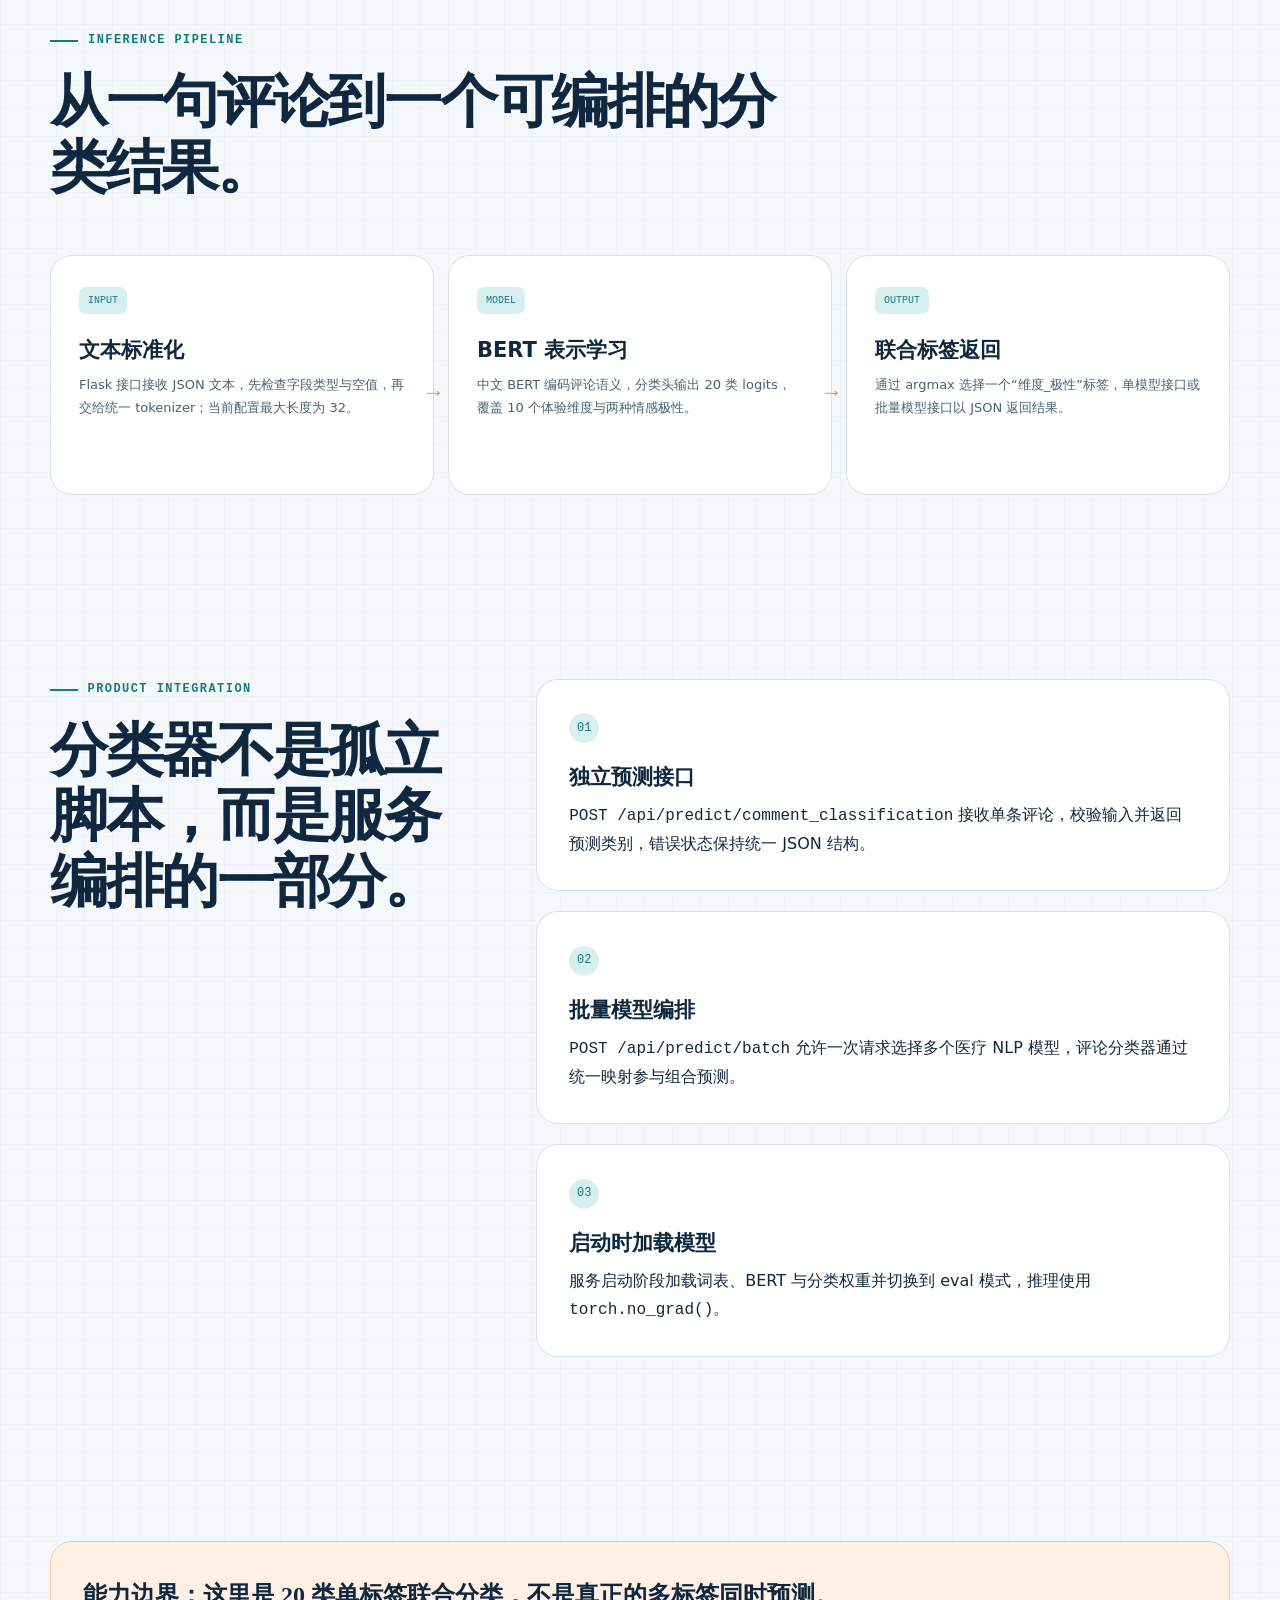
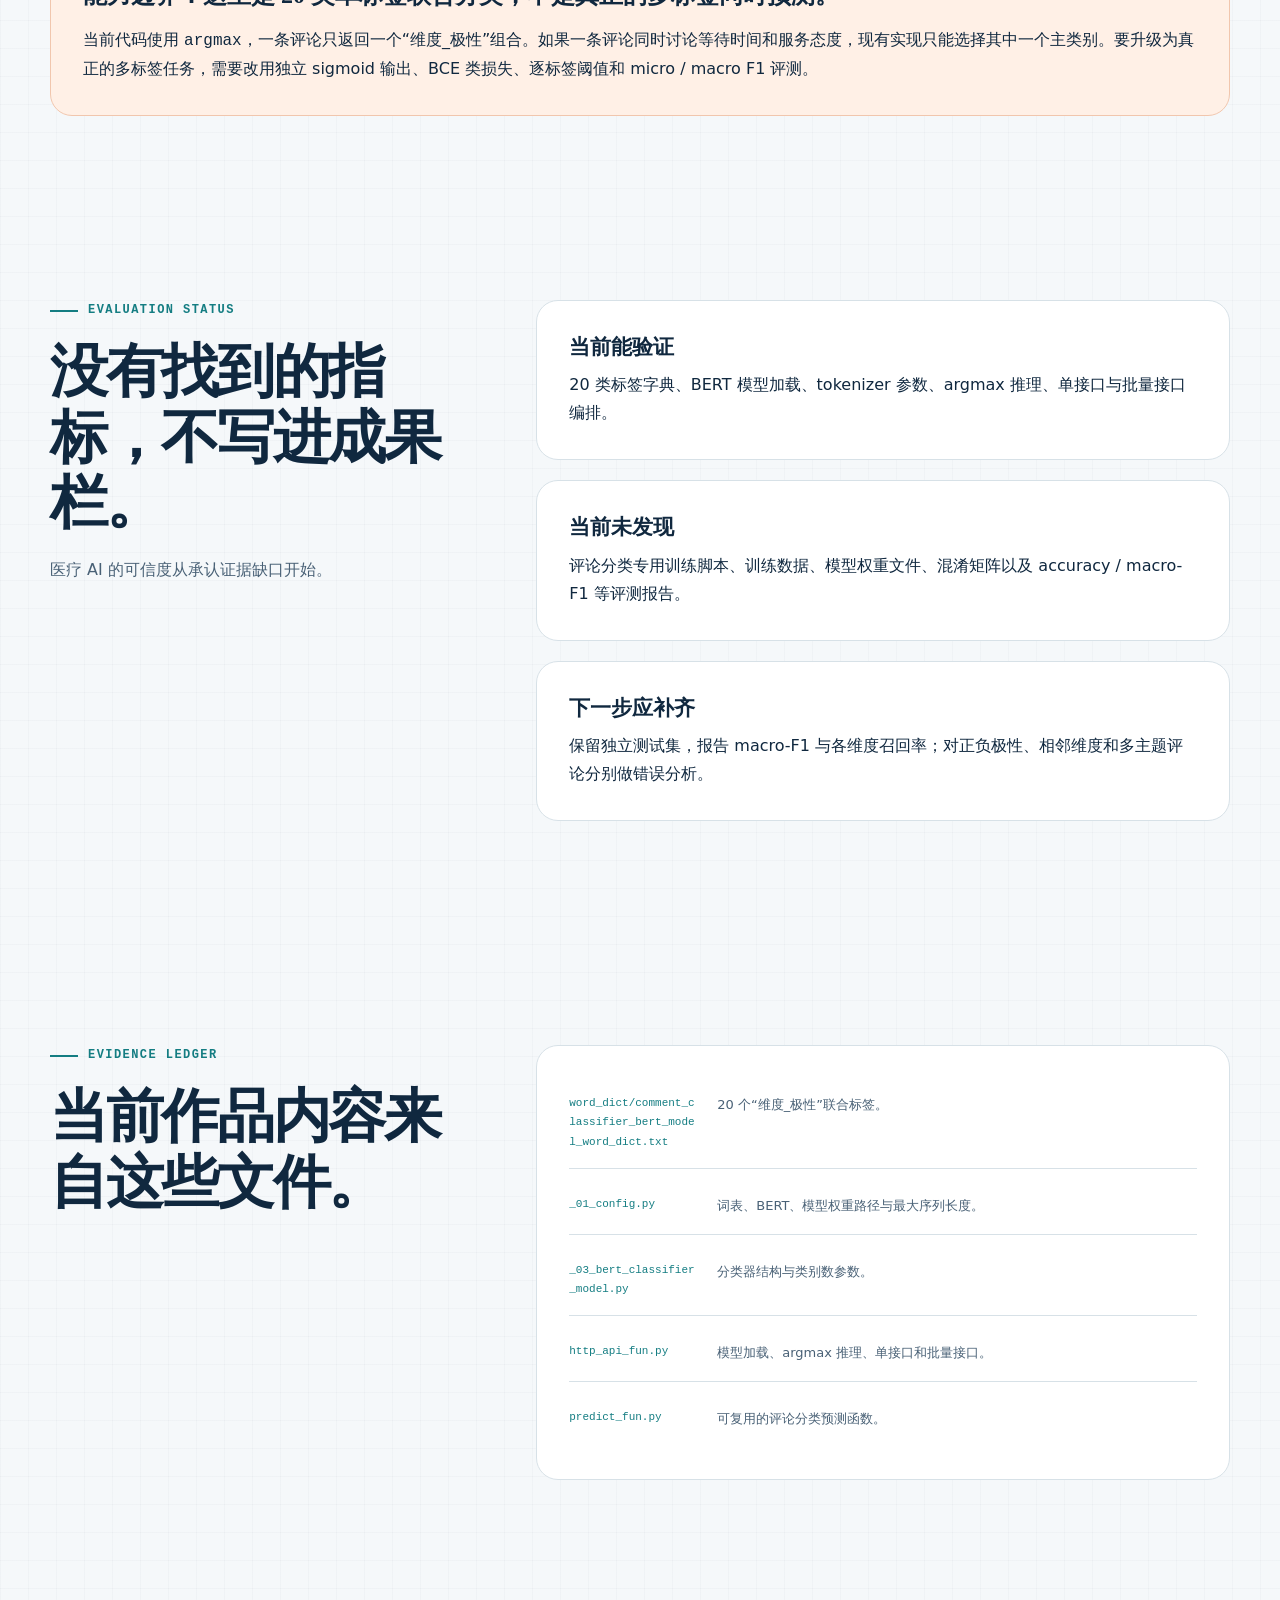
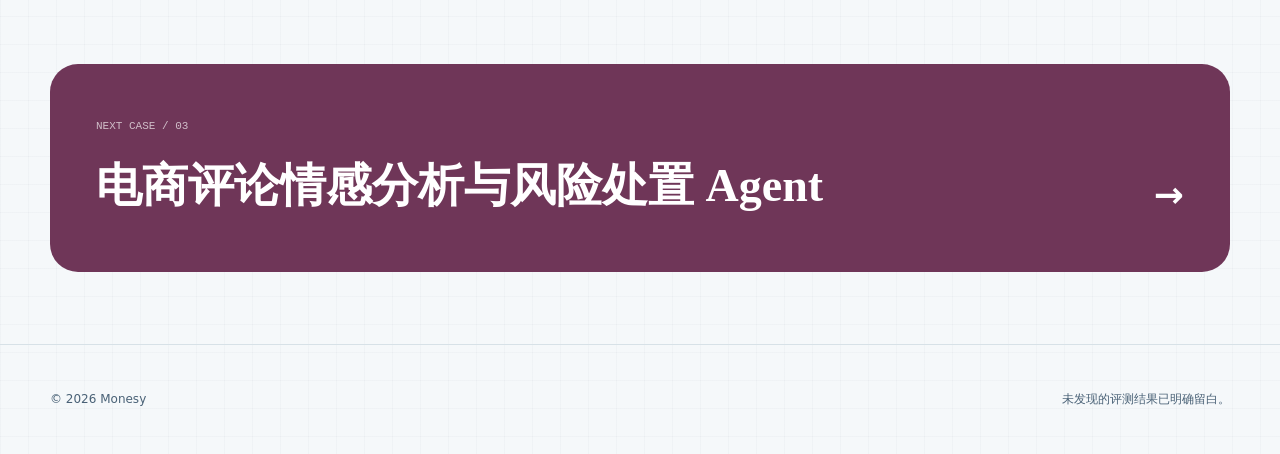
==== commit b574f7e8: "feat: add review intelligence portfolio case" ====
--- a/projects/patient-sentiment.html
+++ b/projects/patient-sentiment.html
@@ -14,7 +14,7 @@
   <header class="site-header">
     <nav class="nav" aria-label="主导航">
       <a class="brand" href="../index.html"><span class="brand-mark" aria-hidden="true">M</span><span>Monesy / AI Engineering</span></a>
-      <div class="nav-links"><a href="../index.html#work">全部项目</a><a href="#evidence">代码证据</a><a href="policy-rag.html">上一个案例</a></div>
+      <div class="nav-links"><a href="../index.html#work">全部项目</a><a href="#evidence">代码证据</a><a href="review-intelligence.html">下一个案例</a></div>
     </nav>
   </header>
 
@@ -132,8 +132,8 @@
     </section>
 
     <section class="section-tight">
-      <div class="container next-case" data-reveal style="background:var(--teal)">
-        <a href="policy-rag.html"><div><span>BACK TO CASE / 01</span><strong>医院制度智能问答系统</strong></div><b aria-hidden="true">→</b></a>
+      <div class="container next-case" data-reveal style="background:var(--plum)">
+        <a href="review-intelligence.html"><div><span>NEXT CASE / 03</span><strong>电商评论情感分析与风险处置 Agent</strong></div><b aria-hidden="true">→</b></a>
       </div>
     </section>
   </main>
--- a/styles.css
+++ b/styles.css
@@ -8,9 +8,12 @@
   --teal-soft: #d8eff0;
   --blue: #4d68d9;
   --blue-soft: #e5e9fb;
+  --plum: #6f3658;
+  --plum-soft: #f4e6ef;
   --signal: #ee8a4c;
   --signal-soft: #fff0e6;
   --success: #317a5c;
+  --critical: #b54732;
   --shadow: 0 24px 70px rgba(16, 40, 63, 0.09);
   --radius: 24px;
   --max: 1180px;
@@ -196,6 +199,7 @@
   overflow: hidden;
 }
 .work-card:nth-child(even) .work-visual { background: #264760; }
+.work-card.review-card .work-visual { background: var(--plum); }
 .work-index { color: rgba(255,255,255,.56); font-family: var(--mono); font-size: 12px; letter-spacing: .1em; }
 .work-visual .display { max-width: 420px; font-size: clamp(34px, 4.3vw, 58px); line-height: 1.08; }
 .work-body { padding: clamp(34px, 6vw, 72px); align-self: center; }
@@ -210,6 +214,23 @@
 .label-cloud { display: flex; flex-wrap: wrap; gap: 8px; align-content: flex-end; }
 .label-cloud span { padding: 7px 10px; border: 1px solid rgba(255,255,255,.23); border-radius: 8px; font-size: 11px; }
 .label-cloud .negative { color: #ffd4c0; border-color: rgba(238,138,76,.6); }
+
+.risk-mini { display: grid; gap: 6px; }
+.risk-mini span {
+  display: flex;
+  align-items: center;
+  justify-content: space-between;
+  gap: 16px;
+  padding: 8px 11px;
+  border: 1px solid rgba(255,255,255,.18);
+  border-radius: 8px;
+  font-family: var(--mono);
+  font-size: 10px;
+}
+.risk-mini span::after { content: ""; width: 34px; height: 4px; border-radius: 999px; background: rgba(255,255,255,.28); }
+.risk-mini [data-level="medium"]::after { width: 54px; background: #efbf67; }
+.risk-mini [data-level="high"]::after { width: 74px; background: var(--signal); }
+.risk-mini [data-level="critical"]::after { width: 94px; background: #ff8e7c; }
 
 .ethics-block { display: grid; grid-template-columns: .9fr 1.1fr; border-radius: 32px; overflow: hidden; background: var(--teal); color: var(--white); }
 .ethics-intro { padding: clamp(38px, 6vw, 70px); }
@@ -253,17 +274,50 @@
 .route-result { min-height: 52px; margin: 24px 0 0; padding: 15px 17px; border-left: 3px solid var(--signal); background: var(--signal-soft); font-size: 13px; }
 
 .metric-grid { display: grid; grid-template-columns: repeat(3, 1fr); gap: 14px; }
+.metric-grid.four-up { grid-template-columns: repeat(4, 1fr); }
 .metric-card { padding: 28px; border: 1px solid var(--line); border-radius: 20px; background: var(--white); }
 .metric-card strong { display: block; color: var(--teal); font-family: var(--display); font-size: clamp(34px, 4vw, 52px); line-height: 1.1; }
 .metric-card span { color: var(--ink-soft); font-size: 12px; }
 .metric-note { margin-top: 16px; color: var(--ink-soft); font-size: 12px; }
 
 .architecture { display: grid; grid-template-columns: repeat(3, 1fr); gap: 14px; }
+.architecture.four-up { grid-template-columns: repeat(4, 1fr); }
 .architecture article { position: relative; min-height: 240px; padding: 28px; border-radius: 22px; background: var(--white); border: 1px solid var(--line); }
 .architecture article::after { content: "→"; position: absolute; top: 50%; right: -20px; z-index: 2; width: 26px; color: var(--signal); font-family: var(--mono); font-size: 22px; }
 .architecture article:last-child::after { display: none; }
 .architecture .chip { display: inline-block; margin-bottom: 22px; padding: 5px 9px; border-radius: 7px; color: var(--teal); background: var(--teal-soft); font-family: var(--mono); font-size: 10px; }
 .architecture p { color: var(--ink-soft); font-size: 13px; }
+
+.risk-ladder { display: grid; gap: 10px; }
+.risk-step {
+  display: grid;
+  grid-template-columns: 92px 1fr auto;
+  align-items: center;
+  gap: 22px;
+  min-height: 82px;
+  padding: 18px 22px;
+  border: 1px solid var(--line);
+  border-left-width: 6px;
+  border-radius: 16px;
+  background: var(--white);
+}
+.risk-step span { font-family: var(--mono); font-size: 11px; font-weight: 760; letter-spacing: .08em; }
+.risk-step strong { font-size: 15px; }
+.risk-step em { color: var(--ink-soft); font-size: 12px; font-style: normal; text-align: right; }
+.risk-step.low { border-left-color: var(--success); }
+.risk-step.medium { border-left-color: #d49a2c; }
+.risk-step.high { border-left-color: var(--signal); }
+.risk-step.critical { border-left-color: var(--critical); background: #fff8f6; }
+
+.comparison-table { border: 1px solid var(--line); border-radius: 22px; background: var(--white); overflow: hidden; }
+.comparison-row { display: grid; grid-template-columns: 1.25fr repeat(3, .75fr); border-bottom: 1px solid var(--line); }
+.comparison-row:last-child { border-bottom: 0; }
+.comparison-row > * { padding: 15px 18px; border-right: 1px solid var(--line); }
+.comparison-row > *:last-child { border-right: 0; }
+.comparison-row.header { color: var(--ink-soft); background: var(--paper); font-family: var(--mono); font-size: 10px; letter-spacing: .06em; text-transform: uppercase; }
+.comparison-row strong { font-size: 13px; }
+.comparison-row span { color: var(--ink-soft); font-family: var(--mono); font-size: 12px; }
+.comparison-row.highlight { background: var(--plum-soft); }
 
 .label-matrix { display: grid; grid-template-columns: repeat(2, minmax(0,1fr)); border: 1px solid var(--line); border-radius: 22px; overflow: hidden; background: var(--white); }
 .label-row { display: grid; grid-template-columns: 1fr auto auto; align-items: center; gap: 10px; padding: 15px 18px; border-right: 1px solid var(--line); border-bottom: 1px solid var(--line); }
@@ -303,7 +357,7 @@
   .hero-aside { border-left: 0; border-top: 1px solid var(--line); padding: 24px 0 0; }
   .work-card, .work-card:nth-child(even) { grid-template-columns: 1fr; }
   .work-card:nth-child(even) .work-visual { order: 0; }
-  .proof-strip, .metric-grid, .architecture { grid-template-columns: 1fr; }
+  .proof-strip, .metric-grid, .metric-grid.four-up, .architecture, .architecture.four-up { grid-template-columns: 1fr; }
   .proof-item { border-right: 0; border-bottom: 1px solid var(--line); }
   .proof-item:last-child { border-bottom: 0; }
   .ethics-list { min-height: 0; }
@@ -311,6 +365,7 @@
   .route-track { grid-template-columns: 1fr; }
   .route-stage { min-height: 0; }
   .architecture article::after { content: "↓"; top: auto; bottom: -25px; right: 50%; }
+  .comparison-row { grid-template-columns: 1.25fr repeat(3, .75fr); }
 }
 
 @media (max-width: 620px) {
@@ -329,6 +384,10 @@
   .label-matrix { grid-template-columns: 1fr; }
   .label-row, .label-row:nth-child(even) { border-right: 0; }
   .evidence-row { grid-template-columns: 1fr; gap: 4px; }
+  .risk-step { grid-template-columns: 1fr; gap: 4px; }
+  .risk-step em { text-align: left; }
+  .comparison-table { overflow-x: auto; }
+  .comparison-row { min-width: 620px; }
   .next-case a, .footer-inner { align-items: flex-start; flex-direction: column; }
 }
 
